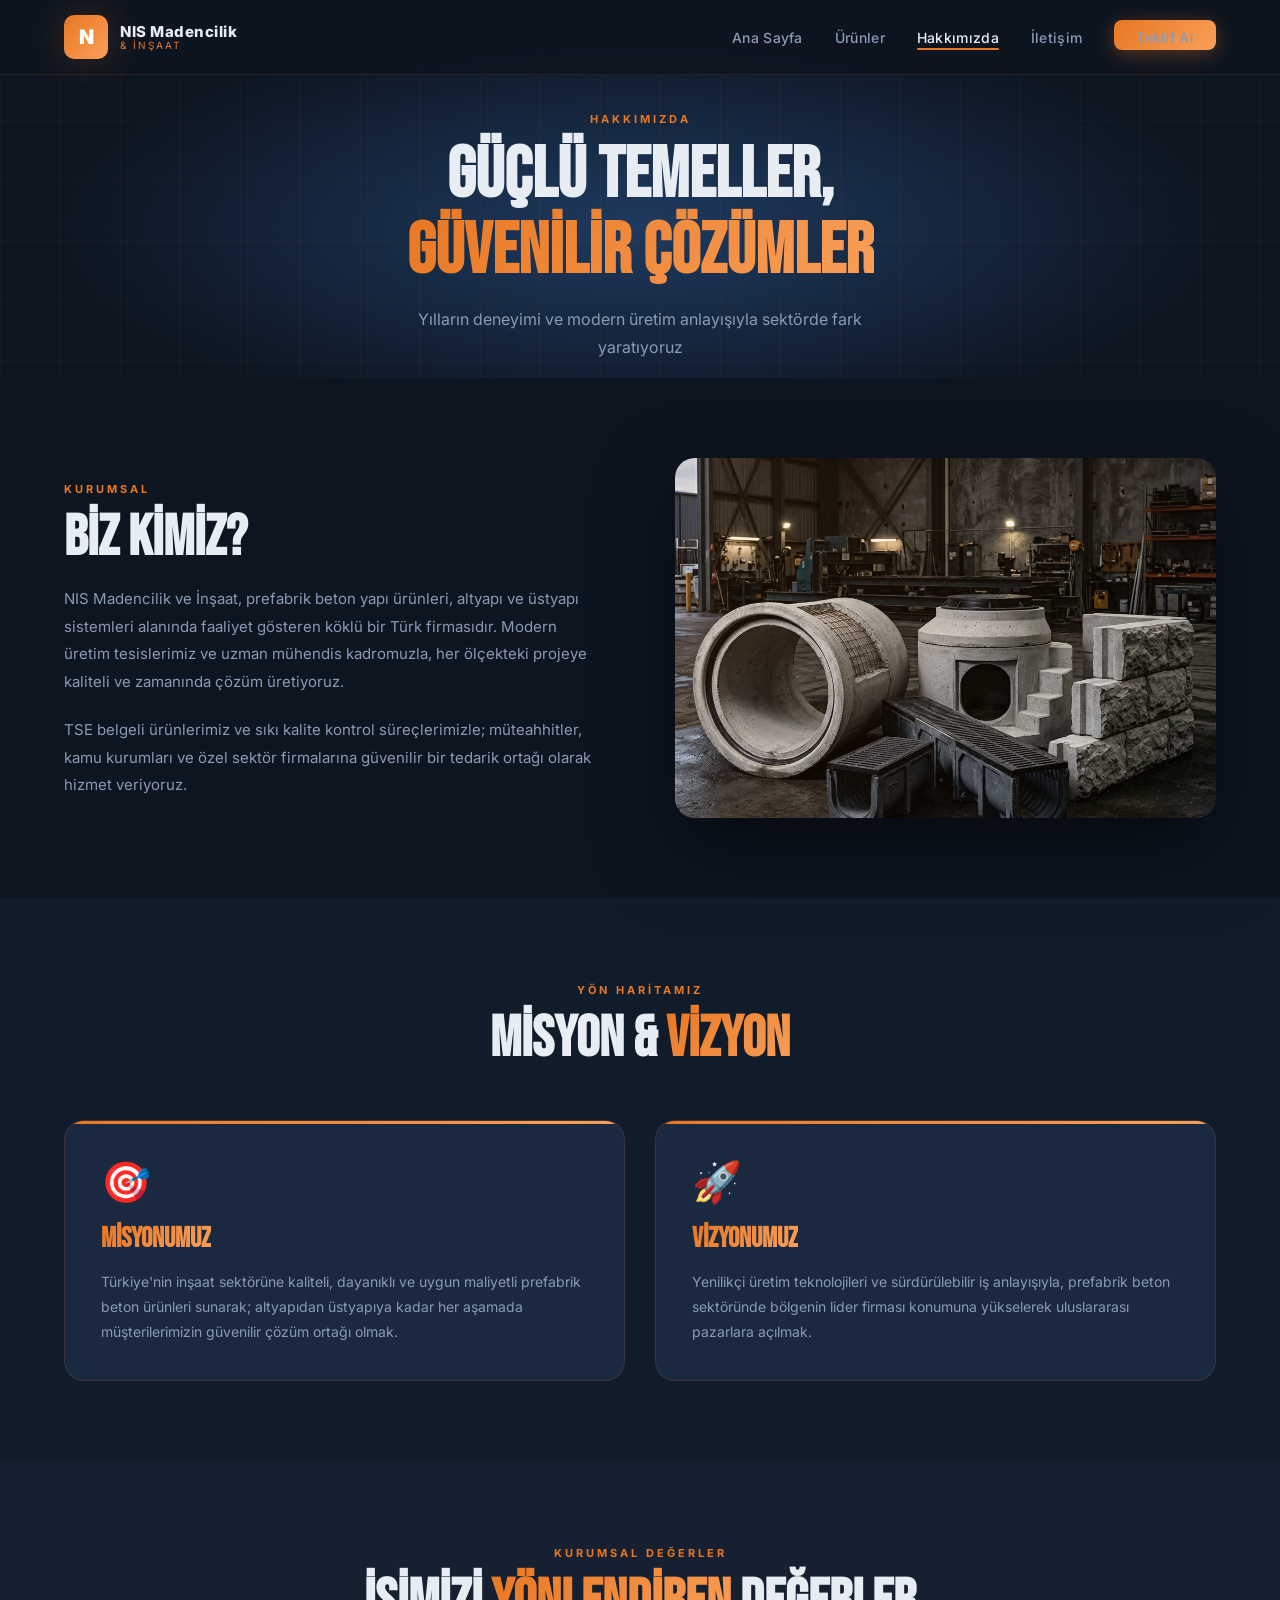
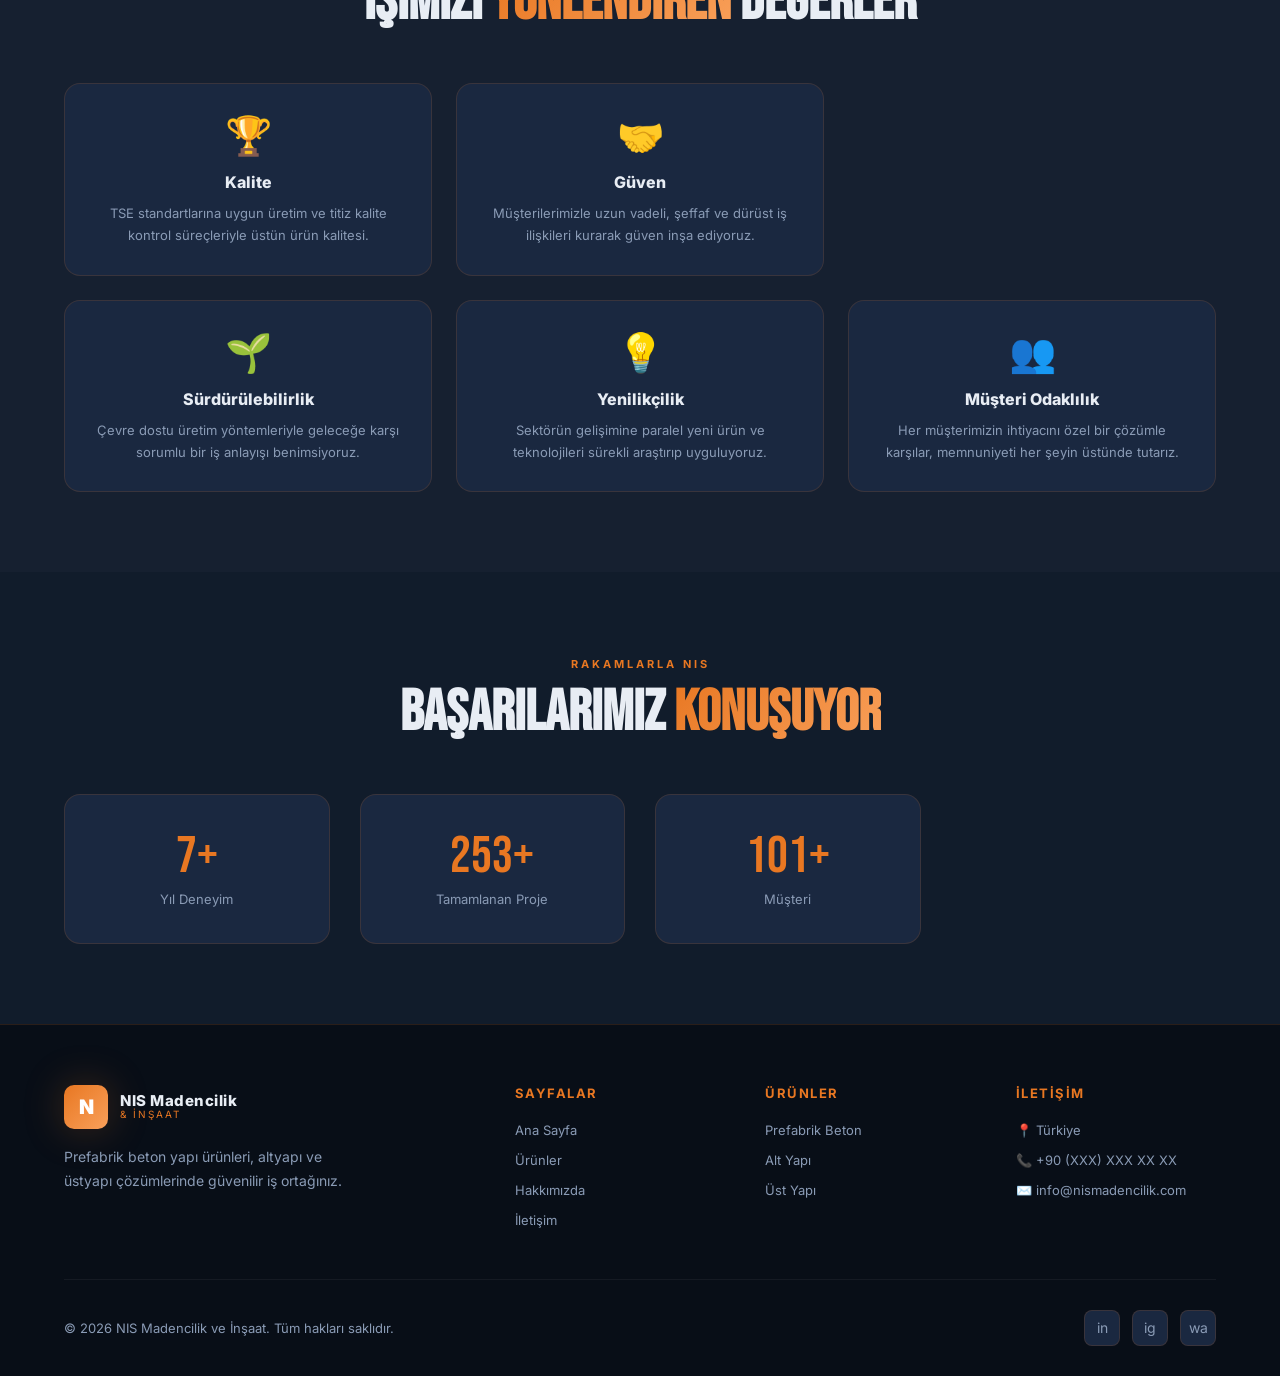
==== hakkimizda.html @ 295b87f1 "ilk commit: NIS Madencilik ve Insaat web sitesi" ====
<!DOCTYPE html>
<html lang="tr">
<head>
  <meta charset="UTF-8" />
  <meta name="viewport" content="width=device-width, initial-scale=1.0" />
  <title>Hakkımızda | NIS Madencilik ve İnşaat</title>
  <meta name="description" content="NIS Madencilik ve İnşaat hakkında bilgi edinin. Misyon, vizyon ve değerlerimiz." />
  <link rel="stylesheet" href="css/style.css" />
  <style>
    .page-hero {
      min-height: 42vh; display: flex; align-items: center; justify-content: center;
      text-align: center; position: relative; overflow: hidden; padding-top: 90px;
      background: radial-gradient(ellipse at 50% 60%, #1e3a5f 0%, #0d1520 65%);
    }
    .page-hero-grid {
      position: absolute; inset: 0;
      background-image: linear-gradient(rgba(232,119,34,.04) 1px, transparent 1px),
                        linear-gradient(90deg, rgba(232,119,34,.04) 1px, transparent 1px);
      background-size: 60px 60px;
    }
    .page-hero-content { position: relative; z-index: 2; }
    .about-page { padding: 80px 5%; }
    .mission-vision { background: var(--dark2); padding: 80px 5%; }
    .mv-grid { display: grid; grid-template-columns: 1fr 1fr; gap: 30px; }
    .mv-card { background: var(--card-bg); border: 1px solid var(--border); border-radius: 20px; padding: 36px; position: relative; overflow: hidden; }
    .mv-card::before { content: ''; position: absolute; top: 0; left: 0; right: 0; height: 3px; background: var(--gradient); }
    .mv-card-icon { font-size: 40px; margin-bottom: 16px; }
    .mv-card-title { font-family: 'Bebas Neue', sans-serif; font-size: 28px; margin-bottom: 14px; }
    .mv-card-title span { background: var(--gradient); -webkit-background-clip: text; -webkit-text-fill-color: transparent; background-clip: text; }
    .mv-card-desc { font-size: 14px; color: var(--text-muted); line-height: 1.8; }
    .values { padding: 80px 5%; background: var(--dark3); }
    .values-grid { display: grid; grid-template-columns: repeat(3, 1fr); gap: 24px; margin-top: 50px; }
    .value-card { background: var(--card-bg); border: 1px solid var(--border); border-radius: 16px; padding: 28px; text-align: center; transition: transform .3s, border-color .3s; }
    .value-card:hover { transform: translateY(-6px); border-color: rgba(232,119,34,.4); }
    .value-icon { font-size: 38px; margin-bottom: 14px; }
    .value-title { font-size: 16px; font-weight: 800; margin-bottom: 10px; }
    .value-desc { font-size: 13px; color: var(--text-muted); line-height: 1.7; }
    .stats-section { background: var(--dark2); padding: 80px 5%; text-align: center; }
    .stats-grid { display: grid; grid-template-columns: repeat(4, 1fr); gap: 30px; margin-top: 50px; }
    .stat-card { background: var(--card-bg); border: 1px solid var(--border); border-radius: 16px; padding: 36px 20px; }
    .stat-card .big-num { font-family: 'Bebas Neue', sans-serif; font-size: 52px; color: var(--primary); line-height: 1; }
    .stat-card .stat-lbl { font-size: 13px; color: var(--text-muted); margin-top: 8px; }
    @media (max-width: 768px) { .mv-grid { grid-template-columns: 1fr; } .values-grid { grid-template-columns: 1fr; } .stats-grid { grid-template-columns: 1fr 1fr; } }
  </style>
</head>
<body>

<nav class="navbar" id="navbar">
  <a href="index.html" class="logo">
    <div class="logo-icon">N</div>
    <div class="logo-text">
      <span class="logo-name">NIS Madencilik</span>
      <span class="logo-sub">& İnşaat</span>
    </div>
  </a>
  <ul class="nav-links" id="navLinks">
    <li><a href="index.html">Ana Sayfa</a></li>
    <li><a href="urunler.html">Ürünler</a></li>
    <li><a href="hakkimizda.html">Hakkımızda</a></li>
    <li><a href="iletisim.html">İletişim</a></li>
    <li><a href="iletisim.html" class="btn-nav">Teklif Al</a></li>
  </ul>
  <div class="hamburger" id="hamburger"><span></span><span></span><span></span></div>
</nav>

<div class="page-hero">
  <div class="page-hero-grid"></div>
  <div class="page-hero-content">
    <span class="section-tag reveal">Hakkımızda</span>
    <h1 class="section-title reveal" style="font-size:clamp(40px,6vw,72px)">Güçlü Temeller,<br /><span>Güvenilir Çözümler</span></h1>
    <p class="section-desc reveal" style="margin:12px auto 0;text-align:center;max-width:520px">Yılların deneyimi ve modern üretim anlayışıyla sektörde fark yaratıyoruz</p>
  </div>
</div>

<!-- KURUMSAL -->
<section class="about-page">
  <div class="container">
    <div class="about-grid" style="display:grid;grid-template-columns:1fr 1fr;gap:70px;align-items:center">
      <div>
        <span class="section-tag reveal">Kurumsal</span>
        <h2 class="section-title reveal">Biz Kimiz?</h2>
        <p style="font-size:15px;color:var(--text-muted);line-height:1.85;margin-bottom:20px" class="reveal">
          NIS Madencilik ve İnşaat, prefabrik beton yapı ürünleri, altyapı ve üstyapı sistemleri alanında faaliyet gösteren köklü bir Türk firmasıdır. Modern üretim tesislerimiz ve uzman mühendis kadromuzla, her ölçekteki projeye kaliteli ve zamanında çözüm üretiyoruz.
        </p>
        <p style="font-size:15px;color:var(--text-muted);line-height:1.85" class="reveal">
          TSE belgeli ürünlerimiz ve sıkı kalite kontrol süreçlerimizle; müteahhitler, kamu kurumları ve özel sektör firmalarına güvenilir bir tedarik ortağı olarak hizmet veriyoruz.
        </p>
      </div>
      <div class="reveal" style="position:relative">
        <div style="border-radius:20px;overflow:hidden;box-shadow:0 30px 80px rgba(0,0,0,.5)">
          <img src="images/altyapi.png" alt="NIS Madencilik Üretim" style="width:100%;height:360px;object-fit:cover;display:block" />
          <div style="position:absolute;inset:0;background:linear-gradient(135deg,rgba(232,119,34,.12),transparent);border-radius:20px"></div>
        </div>
      </div>
    </div>
  </div>
</section>

<!-- MİSYON VİZYON -->
<section class="mission-vision">
  <div class="container">
    <div style="text-align:center;margin-bottom:50px">
      <span class="section-tag reveal">Yön Haritamız</span>
      <h2 class="section-title reveal">Misyon & <span>Vizyon</span></h2>
    </div>
    <div class="mv-grid">
      <div class="mv-card reveal">
        <div class="mv-card-icon">🎯</div>
        <h3 class="mv-card-title"><span>Misyonumuz</span></h3>
        <p class="mv-card-desc">Türkiye'nin inşaat sektörüne kaliteli, dayanıklı ve uygun maliyetli prefabrik beton ürünleri sunarak; altyapıdan üstyapıya kadar her aşamada müşterilerimizin güvenilir çözüm ortağı olmak.</p>
      </div>
      <div class="mv-card reveal">
        <div class="mv-card-icon">🚀</div>
        <h3 class="mv-card-title"><span>Vizyonumuz</span></h3>
        <p class="mv-card-desc">Yenilikçi üretim teknolojileri ve sürdürülebilir iş anlayışıyla, prefabrik beton sektöründe bölgenin lider firması konumuna yükselerek uluslararası pazarlara açılmak.</p>
      </div>
    </div>
  </div>
</section>

<!-- DEĞERLER -->
<section class="values">
  <div class="container">
    <div style="text-align:center">
      <span class="section-tag reveal">Kurumsal Değerler</span>
      <h2 class="section-title reveal">İşimizi <span>Yönlendiren</span> Değerler</h2>
    </div>
    <div class="values-grid">
      <div class="value-card reveal">
        <div class="value-icon">🏆</div>
        <h3 class="value-title">Kalite</h3>
        <p class="value-desc">TSE standartlarına uygun üretim ve titiz kalite kontrol süreçleriyle üstün ürün kalitesi.</p>
      </div>
      <div class="value-card reveal">
        <div class="value-icon">🤝</div>
        <h3 class="value-title">Güven</h3>
        <p class="value-desc">Müşterilerimizle uzun vadeli, şeffaf ve dürüst iş ilişkileri kurarak güven inşa ediyoruz.</p>
      </div>
      <div class="value-card reveal">
        <div class="value-icon">⚡</div>
        <h3 class="value-title">Hız</h3>
        <p class="value-desc">Hızlı üretim ve teslimat kapasitemizle projelerinizin zamanında tamamlanmasını sağlarız.</p>
      </div>
      <div class="value-card reveal">
        <div class="value-icon">🌱</div>
        <h3 class="value-title">Sürdürülebilirlik</h3>
        <p class="value-desc">Çevre dostu üretim yöntemleriyle geleceğe karşı sorumlu bir iş anlayışı benimsiyoruz.</p>
      </div>
      <div class="value-card reveal">
        <div class="value-icon">💡</div>
        <h3 class="value-title">Yenilikçilik</h3>
        <p class="value-desc">Sektörün gelişimine paralel yeni ürün ve teknolojileri sürekli araştırıp uyguluyoruz.</p>
      </div>
      <div class="value-card reveal">
        <div class="value-icon">👥</div>
        <h3 class="value-title">Müşteri Odaklılık</h3>
        <p class="value-desc">Her müşterimizin ihtiyacını özel bir çözümle karşılar, memnuniyeti her şeyin üstünde tutarız.</p>
      </div>
    </div>
  </div>
</section>

<!-- İSTATİSTİKLER -->
<section class="stats-section">
  <div class="container">
    <span class="section-tag reveal">Rakamlarla NIS</span>
    <h2 class="section-title reveal">Başarılarımız <span>Konuşuyor</span></h2>
    <div class="stats-grid">
      <div class="stat-card reveal">
        <div class="big-num" data-target="15" data-suffix="+">0+</div>
        <div class="stat-lbl">Yıl Deneyim</div>
      </div>
      <div class="stat-card reveal">
        <div class="big-num" data-target="500" data-suffix="+">0+</div>
        <div class="stat-lbl">Tamamlanan Proje</div>
      </div>
      <div class="stat-card reveal">
        <div class="big-num" data-target="200" data-suffix="+">0+</div>
        <div class="stat-lbl">Müşteri</div>
      </div>
      <div class="stat-card reveal">
        <div class="big-num" data-target="50" data-suffix="+">0+</div>
        <div class="stat-lbl">Uzman Personel</div>
      </div>
    </div>
  </div>
</section>

<footer>
  <div class="footer-grid">
    <div class="footer-brand">
      <a href="index.html" class="logo" style="margin-bottom:0">
        <div class="logo-icon">N</div>
        <div class="logo-text">
          <span class="logo-name">NIS Madencilik</span>
          <span class="logo-sub">& İnşaat</span>
        </div>
      </a>
      <p>Prefabrik beton yapı ürünleri, altyapı ve üstyapı çözümlerinde güvenilir iş ortağınız.</p>
    </div>
    <div class="footer-col"><h4>Sayfalar</h4><ul><li><a href="index.html">Ana Sayfa</a></li><li><a href="urunler.html">Ürünler</a></li><li><a href="hakkimizda.html">Hakkımızda</a></li><li><a href="iletisim.html">İletişim</a></li></ul></div>
    <div class="footer-col"><h4>Ürünler</h4><ul><li><a href="urunler.html#prefabrik">Prefabrik Beton</a></li><li><a href="urunler.html#altyapi">Alt Yapı</a></li><li><a href="urunler.html#ustyapi">Üst Yapı</a></li></ul></div>
    <div class="footer-col"><h4>İletişim</h4><ul><li><a href="#">📍 Türkiye</a></li><li><a href="#">📞 +90 (XXX) XXX XX XX</a></li><li><a href="#">✉️ info@nismadencilik.com</a></li></ul></div>
  </div>
  <div class="footer-bottom">
    <p>© 2026 NIS Madencilik ve İnşaat. Tüm hakları saklıdır.</p>
    <div class="footer-socials">
      <a href="#" class="social-btn">in</a>
      <a href="#" class="social-btn">ig</a>
      <a href="#" class="social-btn">wa</a>
    </div>
  </div>
</footer>
<script src="js/main.js"></script>
</body>
</html>
---- css/style.css ----
@import url('https://fonts.googleapis.com/css2?family=Inter:wght@300;400;500;600;700;800;900&family=Bebas+Neue&display=swap');

:root {
  --primary: #e87722;
  --primary-dark: #c45e0a;
  --primary-light: #f9a05a;
  --secondary: #1a2332;
  --dark: #0d1520;
  --dark2: #111c2b;
  --dark3: #162030;
  --card-bg: #1a2840;
  --text: #e8edf4;
  --text-muted: #8a9bb5;
  --border: rgba(232,119,34,0.15);
  --gradient: linear-gradient(135deg, #e87722, #f9a05a);
  --glow: 0 0 40px rgba(232,119,34,0.25);
}

*, *::before, *::after { box-sizing: border-box; margin: 0; padding: 0; }

html { scroll-behavior: smooth; }

body {
  font-family: 'Inter', sans-serif;
  background: var(--dark);
  color: var(--text);
  overflow-x: hidden;
}

/* ── SCROLLBAR ── */
::-webkit-scrollbar { width: 6px; }
::-webkit-scrollbar-track { background: var(--dark2); }
::-webkit-scrollbar-thumb { background: var(--primary); border-radius: 3px; }

/* ── NAVBAR ── */
.navbar {
  position: fixed; top: 0; left: 0; width: 100%; z-index: 1000;
  padding: 0 5%;
  display: flex; align-items: center; justify-content: space-between;
  height: 75px;
  background: rgba(13,21,32,0.85);
  backdrop-filter: blur(18px);
  border-bottom: 1px solid var(--border);
  transition: all .3s;
}
.navbar.scrolled { background: rgba(13,21,32,0.97); box-shadow: 0 4px 30px rgba(0,0,0,.4); }

.logo { display: flex; align-items: center; gap: 12px; text-decoration: none; }
.logo-icon {
  width: 44px; height: 44px; border-radius: 10px;
  background: var(--gradient);
  display: flex; align-items: center; justify-content: center;
  font-size: 20px; font-weight: 900; color: #fff;
  box-shadow: var(--glow);
}
.logo-text { display: flex; flex-direction: column; line-height: 1.15; }
.logo-name { font-size: 15px; font-weight: 800; color: var(--text); letter-spacing: .5px; }
.logo-sub  { font-size: 10px; font-weight: 400; color: var(--primary); letter-spacing: 2px; text-transform: uppercase; }

.nav-links { display: flex; align-items: center; gap: 32px; list-style: none; }
.nav-links a {
  text-decoration: none; color: var(--text-muted); font-size: 14px; font-weight: 500;
  letter-spacing: .3px; transition: color .2s; position: relative; padding-bottom: 4px;
}
.nav-links a::after {
  content: ''; position: absolute; bottom: 0; left: 0; width: 0; height: 2px;
  background: var(--primary); border-radius: 2px; transition: width .3s;
}
.nav-links a:hover, .nav-links a.active { color: var(--text); }
.nav-links a:hover::after, .nav-links a.active::after { width: 100%; }

.btn-nav {
  background: var(--gradient); color: #fff; border: none; border-radius: 8px;
  padding: 9px 22px; font-size: 13px; font-weight: 700; cursor: pointer;
  text-decoration: none; transition: transform .2s, box-shadow .2s;
  box-shadow: 0 4px 20px rgba(232,119,34,.35);
}
.btn-nav:hover { transform: translateY(-2px); box-shadow: 0 6px 28px rgba(232,119,34,.5); }

.hamburger { display: none; flex-direction: column; gap: 5px; cursor: pointer; }
.hamburger span { width: 26px; height: 2px; background: var(--text); border-radius: 2px; transition: all .3s; }

/* ── HERO ── */
.hero {
  min-height: 100vh; display: flex; align-items: center;
  position: relative; overflow: hidden;
  background: radial-gradient(ellipse at 60% 40%, #1e3a5f 0%, #0d1520 60%);
}
.hero-particles { position: absolute; inset: 0; overflow: hidden; pointer-events: none; }
.particle {
  position: absolute; border-radius: 50%;
  background: var(--primary); opacity: .12;
  animation: float linear infinite;
}
@keyframes float {
  0%   { transform: translateY(100vh) scale(0); opacity: 0; }
  10%  { opacity: .12; }
  90%  { opacity: .08; }
  100% { transform: translateY(-20vh) scale(1.2); opacity: 0; }
}
.hero-grid {
  position: absolute; inset: 0;
  background-image: linear-gradient(rgba(232,119,34,.04) 1px, transparent 1px),
                    linear-gradient(90deg, rgba(232,119,34,.04) 1px, transparent 1px);
  background-size: 60px 60px;
}
.hero-content {
  position: relative; z-index: 2; padding: 0 5%; max-width: 1300px; margin: 0 auto; width: 100%;
  display: grid; grid-template-columns: 1fr 1fr; gap: 60px; align-items: center;
  padding-top: 90px;
}
.hero-badge {
  display: inline-flex; align-items: center; gap: 8px;
  background: rgba(232,119,34,.12); border: 1px solid rgba(232,119,34,.3);
  border-radius: 50px; padding: 6px 16px; margin-bottom: 24px;
  font-size: 12px; font-weight: 600; color: var(--primary); letter-spacing: 1px; text-transform: uppercase;
}
.hero-badge span { width: 6px; height: 6px; border-radius: 50%; background: var(--primary); animation: pulse 2s infinite; }
@keyframes pulse { 0%,100%{opacity:1;transform:scale(1)} 50%{opacity:.4;transform:scale(1.4)} }

.hero-title { font-family: 'Bebas Neue', sans-serif; font-size: clamp(48px, 7vw, 90px); line-height: 1.0; margin-bottom: 20px; }
.hero-title span { background: var(--gradient); -webkit-background-clip: text; -webkit-text-fill-color: transparent; background-clip: text; }
.hero-desc { font-size: 17px; color: var(--text-muted); line-height: 1.75; margin-bottom: 36px; max-width: 520px; }

.hero-btns { display: flex; gap: 14px; flex-wrap: wrap; margin-bottom: 50px; }
.btn-primary {
  background: var(--gradient); color: #fff; border: none; border-radius: 10px;
  padding: 14px 32px; font-size: 15px; font-weight: 700; cursor: pointer;
  text-decoration: none; display: inline-flex; align-items: center; gap: 8px;
  box-shadow: 0 6px 30px rgba(232,119,34,.4); transition: transform .2s, box-shadow .2s;
}
.btn-primary:hover { transform: translateY(-3px); box-shadow: 0 10px 40px rgba(232,119,34,.55); }
.btn-outline {
  background: transparent; color: var(--text); border: 1.5px solid rgba(232,119,34,.4);
  border-radius: 10px; padding: 13px 32px; font-size: 15px; font-weight: 600; cursor: pointer;
  text-decoration: none; display: inline-flex; align-items: center; gap: 8px; transition: all .3s;
}
.btn-outline:hover { background: rgba(232,119,34,.1); border-color: var(--primary); }

.hero-stats { display: flex; gap: 36px; }
.stat { display: flex; flex-direction: column; }
.stat-num { font-size: 32px; font-weight: 900; color: var(--primary); line-height: 1; }
.stat-label { font-size: 12px; color: var(--text-muted); margin-top: 4px; }

.hero-visual { position: relative; display: flex; align-items: center; justify-content: center; }
.hero-card-main {
  background: var(--card-bg); border: 1px solid var(--border); border-radius: 20px;
  padding: 32px; width: 100%; max-width: 420px;
  box-shadow: 0 20px 80px rgba(0,0,0,.5), var(--glow);
  animation: heroFloat 4s ease-in-out infinite;
}
@keyframes heroFloat { 0%,100%{transform:translateY(0)} 50%{transform:translateY(-12px)} }
.hero-card-label { font-size: 11px; font-weight: 600; color: var(--primary); letter-spacing: 2px; text-transform: uppercase; margin-bottom: 16px; }
.product-list { list-style: none; display: flex; flex-direction: column; gap: 12px; }
.product-list li {
  display: flex; align-items: center; gap: 12px; padding: 14px 16px;
  background: rgba(13,21,32,.6); border: 1px solid rgba(232,119,34,.1); border-radius: 10px;
  font-size: 14px; font-weight: 500; transition: border-color .3s;
}
.product-list li:hover { border-color: rgba(232,119,34,.35); }
.product-list li .icon { font-size: 22px; }

/* ── SECTIONS COMMON ── */
section { padding: 100px 5%; }
.container { max-width: 1200px; margin: 0 auto; }

.section-tag {
  display: inline-block; font-size: 11px; font-weight: 700; letter-spacing: 3px;
  text-transform: uppercase; color: var(--primary); margin-bottom: 12px;
}
.section-title { font-family: 'Bebas Neue', sans-serif; font-size: clamp(36px, 5vw, 58px); line-height: 1.05; margin-bottom: 16px; }
.section-title span { background: var(--gradient); -webkit-background-clip: text; -webkit-text-fill-color: transparent; background-clip: text; }
.section-desc { font-size: 16px; color: var(--text-muted); line-height: 1.75; max-width: 580px; }

/* ── HAKKIMIZDA ── */
.about { background: var(--dark2); }
.about-grid { display: grid; grid-template-columns: 1fr 1fr; gap: 80px; align-items: center; }
.about-features { display: grid; grid-template-columns: 1fr 1fr; gap: 16px; margin-top: 36px; }
.feature-card {
  background: var(--card-bg); border: 1px solid var(--border); border-radius: 14px; padding: 20px;
  transition: transform .3s, border-color .3s;
}
.feature-card:hover { transform: translateY(-4px); border-color: rgba(232,119,34,.4); }
.feature-icon { font-size: 28px; margin-bottom: 10px; }
.feature-title { font-size: 14px; font-weight: 700; margin-bottom: 4px; }
.feature-desc { font-size: 12px; color: var(--text-muted); line-height: 1.6; }

.about-visual { position: relative; }
.about-img-wrap {
  border-radius: 20px; overflow: hidden; position: relative;
  box-shadow: 0 30px 80px rgba(0,0,0,.5);
}
.about-img-wrap img { width: 100%; height: 380px; object-fit: cover; display: block; }
.about-badge {
  position: absolute; bottom: -20px; right: -20px;
  background: var(--gradient); border-radius: 16px; padding: 20px 24px;
  text-align: center; box-shadow: 0 10px 40px rgba(232,119,34,.4);
}
.about-badge-num { font-size: 36px; font-weight: 900; color: #fff; line-height: 1; }
.about-badge-text { font-size: 11px; color: rgba(255,255,255,.85); margin-top: 4px; }

/* ── ÜRÜNLER ── */
.products { background: var(--dark3); }
.products-header { text-align: center; margin-bottom: 60px; }
.products-header .section-desc { margin: 0 auto; }
.products-grid { display: grid; grid-template-columns: repeat(3, 1fr); gap: 28px; }

.product-card {
  background: var(--card-bg); border: 1px solid var(--border); border-radius: 20px;
  overflow: hidden; position: relative; transition: transform .3s, box-shadow .3s;
  cursor: pointer; text-decoration: none;
}
.product-card:hover { transform: translateY(-8px); box-shadow: 0 20px 60px rgba(0,0,0,.4), var(--glow); }
.product-card-img { height: 220px; overflow: hidden; position: relative; }
.product-card-img img { width: 100%; height: 100%; object-fit: cover; transition: transform .5s; }
.product-card:hover .product-card-img img { transform: scale(1.07); }
.product-card-img-overlay {
  position: absolute; inset: 0;
  background: linear-gradient(to bottom, transparent 40%, rgba(13,21,32,.95));
}
.product-card-badge {
  position: absolute; top: 16px; left: 16px;
  background: var(--gradient); border-radius: 8px; padding: 4px 12px;
  font-size: 11px; font-weight: 700; color: #fff; letter-spacing: 1px;
}
.product-card-body { padding: 24px; }
.product-card-icon { font-size: 30px; margin-bottom: 14px; }
.product-card-title { font-size: 19px; font-weight: 800; margin-bottom: 10px; color: var(--text); }
.product-card-desc { font-size: 13px; color: var(--text-muted); line-height: 1.7; margin-bottom: 20px; }
.product-card-tags { display: flex; flex-wrap: wrap; gap: 8px; }
.tag {
  background: rgba(232,119,34,.1); border: 1px solid rgba(232,119,34,.2);
  border-radius: 6px; padding: 4px 10px; font-size: 11px; color: var(--primary); font-weight: 600;
}
.product-card-arrow {
  position: absolute; bottom: 24px; right: 24px; width: 36px; height: 36px;
  background: var(--gradient); border-radius: 50%;
  display: flex; align-items: center; justify-content: center;
  color: #fff; font-size: 16px; opacity: 0; transform: scale(.7); transition: all .3s;
}
.product-card:hover .product-card-arrow { opacity: 1; transform: scale(1); }

/* ── SÜREÇ ── */
.process { background: var(--dark2); }
.process-header { text-align: center; margin-bottom: 60px; }
.process-steps { display: grid; grid-template-columns: repeat(4, 1fr); gap: 30px; position: relative; }
.process-steps::before {
  content: ''; position: absolute; top: 40px; left: calc(12.5% + 20px); right: calc(12.5% + 20px);
  height: 2px; background: linear-gradient(90deg, var(--primary), transparent);
}
.step-card { text-align: center; position: relative; }
.step-num {
  width: 80px; height: 80px; border-radius: 50%; margin: 0 auto 20px;
  background: var(--card-bg); border: 2px solid var(--border);
  display: flex; align-items: center; justify-content: center;
  font-family: 'Bebas Neue', sans-serif; font-size: 28px; color: var(--primary);
  position: relative; z-index: 1; transition: all .3s;
}
.step-card:hover .step-num { background: var(--gradient); border-color: transparent; color: #fff; box-shadow: var(--glow); }
.step-title { font-size: 15px; font-weight: 700; margin-bottom: 10px; }
.step-desc { font-size: 13px; color: var(--text-muted); line-height: 1.65; }

/* ── İLETİŞİM ── */
.contact { background: var(--dark3); }
.contact-grid { display: grid; grid-template-columns: 1fr 1.4fr; gap: 60px; }
.contact-info { display: flex; flex-direction: column; gap: 24px; }
.contact-item {
  display: flex; gap: 16px; align-items: flex-start; padding: 20px;
  background: var(--card-bg); border: 1px solid var(--border); border-radius: 14px;
  transition: border-color .3s;
}
.contact-item:hover { border-color: rgba(232,119,34,.4); }
.contact-item-icon {
  width: 44px; height: 44px; border-radius: 10px; background: rgba(232,119,34,.12);
  display: flex; align-items: center; justify-content: center; font-size: 20px; flex-shrink: 0;
}
.contact-item-title { font-size: 12px; font-weight: 600; color: var(--primary); letter-spacing: 1px; text-transform: uppercase; margin-bottom: 4px; }
.contact-item-value { font-size: 14px; color: var(--text); font-weight: 500; }

.contact-form { background: var(--card-bg); border: 1px solid var(--border); border-radius: 20px; padding: 36px; }
.form-title { font-size: 20px; font-weight: 800; margin-bottom: 24px; }
.form-grid { display: grid; grid-template-columns: 1fr 1fr; gap: 16px; }
.form-group { display: flex; flex-direction: column; gap: 8px; }
.form-group.full { grid-column: 1 / -1; }
.form-group label { font-size: 12px; font-weight: 600; color: var(--text-muted); letter-spacing: .5px; }
.form-group input, .form-group textarea, .form-group select {
  background: var(--dark2); border: 1px solid var(--border); border-radius: 10px;
  padding: 12px 16px; color: var(--text); font-family: 'Inter', sans-serif; font-size: 14px;
  outline: none; transition: border-color .3s;
}
.form-group input:focus, .form-group textarea:focus, .form-group select:focus { border-color: var(--primary); }
.form-group textarea { resize: vertical; min-height: 120px; }
.form-group select option { background: var(--dark2); }
.btn-submit {
  width: 100%; padding: 14px; background: var(--gradient); border: none; border-radius: 10px;
  color: #fff; font-size: 15px; font-weight: 700; cursor: pointer; margin-top: 8px;
  box-shadow: 0 6px 30px rgba(232,119,34,.35); transition: transform .2s, box-shadow .2s;
}
.btn-submit:hover { transform: translateY(-2px); box-shadow: 0 10px 40px rgba(232,119,34,.5); }

/* ── FOOTER ── */
footer {
  background: #080e17; border-top: 1px solid var(--border); padding: 60px 5% 30px;
}
.footer-grid { display: grid; grid-template-columns: 2fr 1fr 1fr 1fr; gap: 50px; margin-bottom: 50px; }
.footer-brand p { font-size: 14px; color: var(--text-muted); line-height: 1.75; margin-top: 16px; max-width: 280px; }
.footer-col h4 { font-size: 13px; font-weight: 700; letter-spacing: 1.5px; text-transform: uppercase; color: var(--primary); margin-bottom: 18px; }
.footer-col ul { list-style: none; display: flex; flex-direction: column; gap: 10px; }
.footer-col ul li a { font-size: 13px; color: var(--text-muted); text-decoration: none; transition: color .2s; }
.footer-col ul li a:hover { color: var(--text); }
.footer-bottom { display: flex; justify-content: space-between; align-items: center; padding-top: 30px; border-top: 1px solid rgba(255,255,255,.05); }
.footer-bottom p { font-size: 13px; color: var(--text-muted); }
.footer-socials { display: flex; gap: 12px; }
.social-btn {
  width: 36px; height: 36px; border-radius: 8px; background: var(--card-bg);
  border: 1px solid var(--border); display: flex; align-items: center; justify-content: center;
  color: var(--text-muted); text-decoration: none; font-size: 14px; transition: all .3s;
}
.social-btn:hover { background: var(--primary); border-color: var(--primary); color: #fff; }

/* ── ANIMATIONS ── */
.reveal { opacity: 0; transform: translateY(40px); transition: opacity .7s, transform .7s; }
.reveal.visible { opacity: 1; transform: translateY(0); }

/* ── MOBILE ── */
@media (max-width: 1024px) {
  .products-grid { grid-template-columns: 1fr 1fr; }
  .footer-grid { grid-template-columns: 1fr 1fr; }
  .process-steps { grid-template-columns: 1fr 1fr; }
  .process-steps::before { display: none; }
}
@media (max-width: 768px) {
  .nav-links { display: none; flex-direction: column; gap: 20px; position: fixed; top: 75px; left: 0; right: 0; background: var(--dark2); padding: 30px 5%; border-bottom: 1px solid var(--border); }
  .nav-links.open { display: flex; }
  .hamburger { display: flex; }
  .hero-content { grid-template-columns: 1fr; padding-top: 100px; }
  .hero-visual { display: none; }
  .about-grid, .contact-grid { grid-template-columns: 1fr; }
  .about-features { grid-template-columns: 1fr; }
  .products-grid { grid-template-columns: 1fr; }
  .process-steps { grid-template-columns: 1fr; }
  .form-grid { grid-template-columns: 1fr; }
  .footer-grid { grid-template-columns: 1fr; gap: 30px; }
  .footer-bottom { flex-direction: column; gap: 16px; text-align: center; }
}
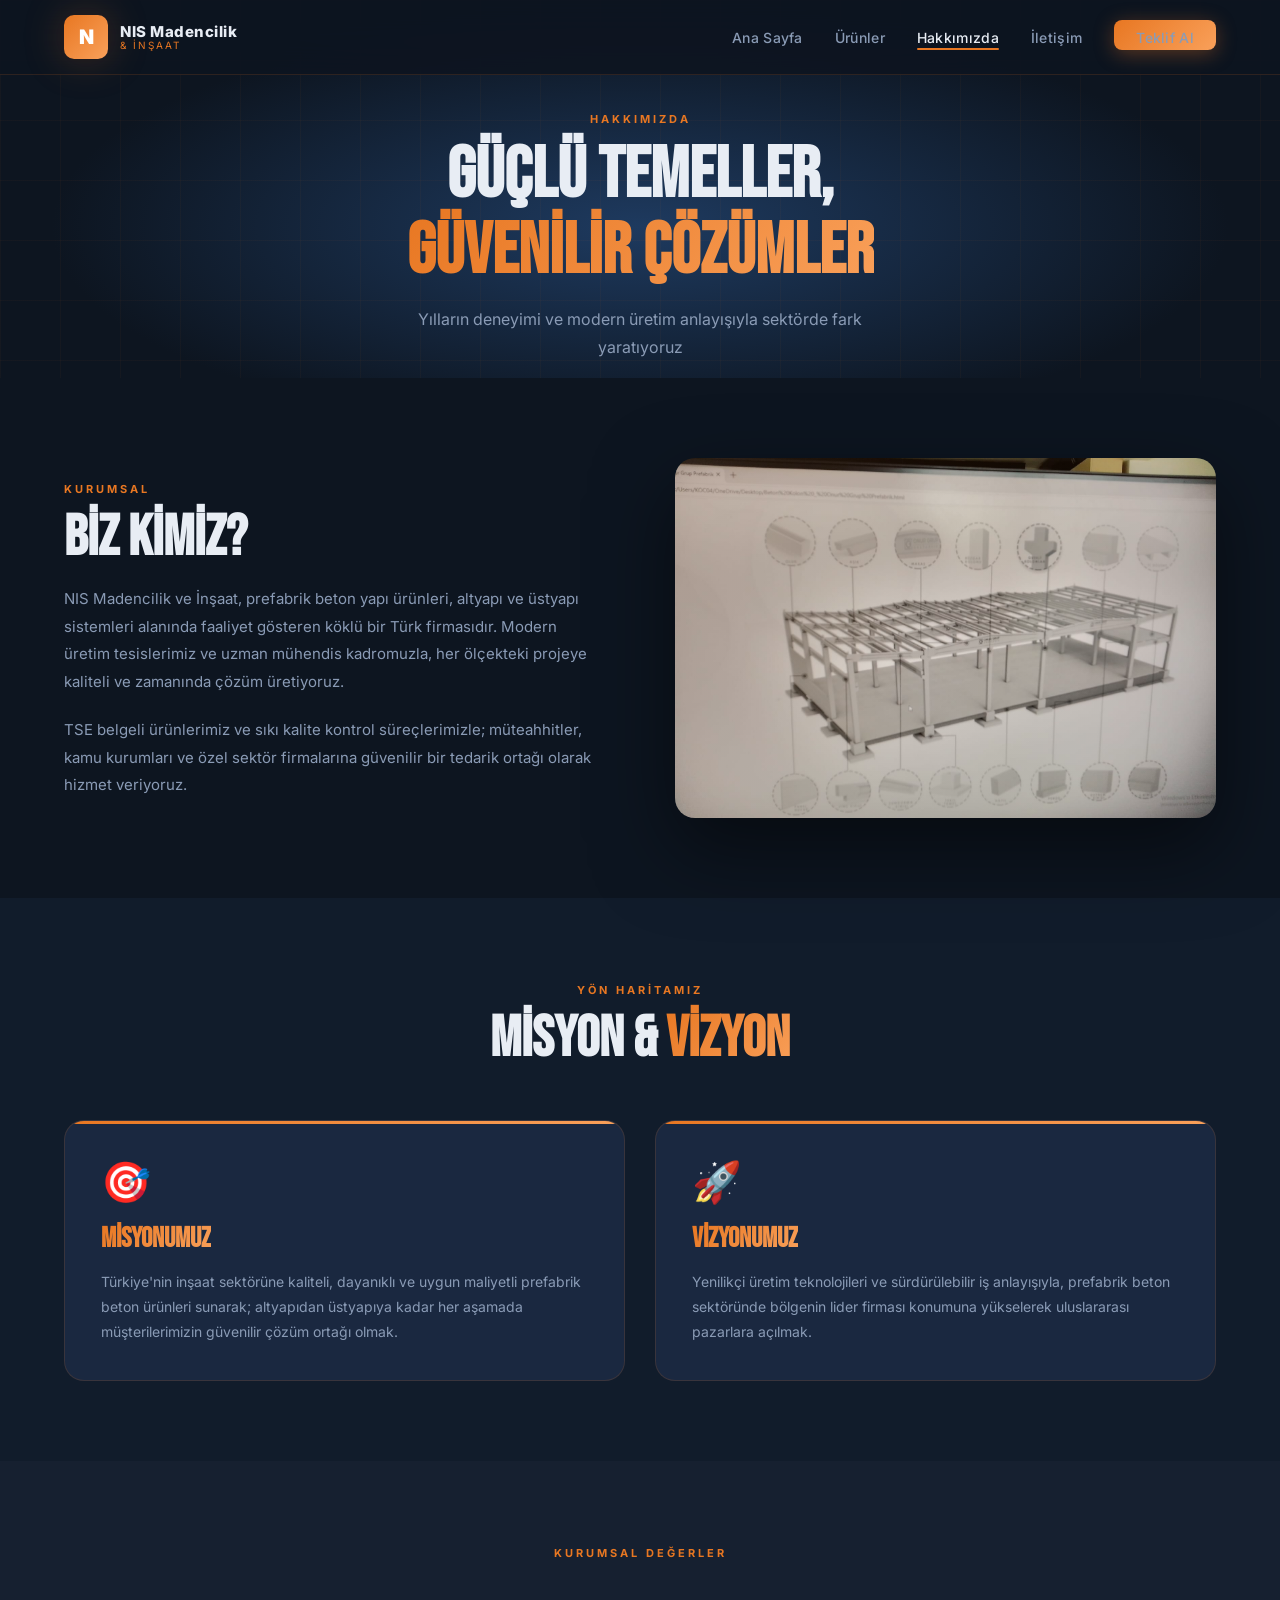
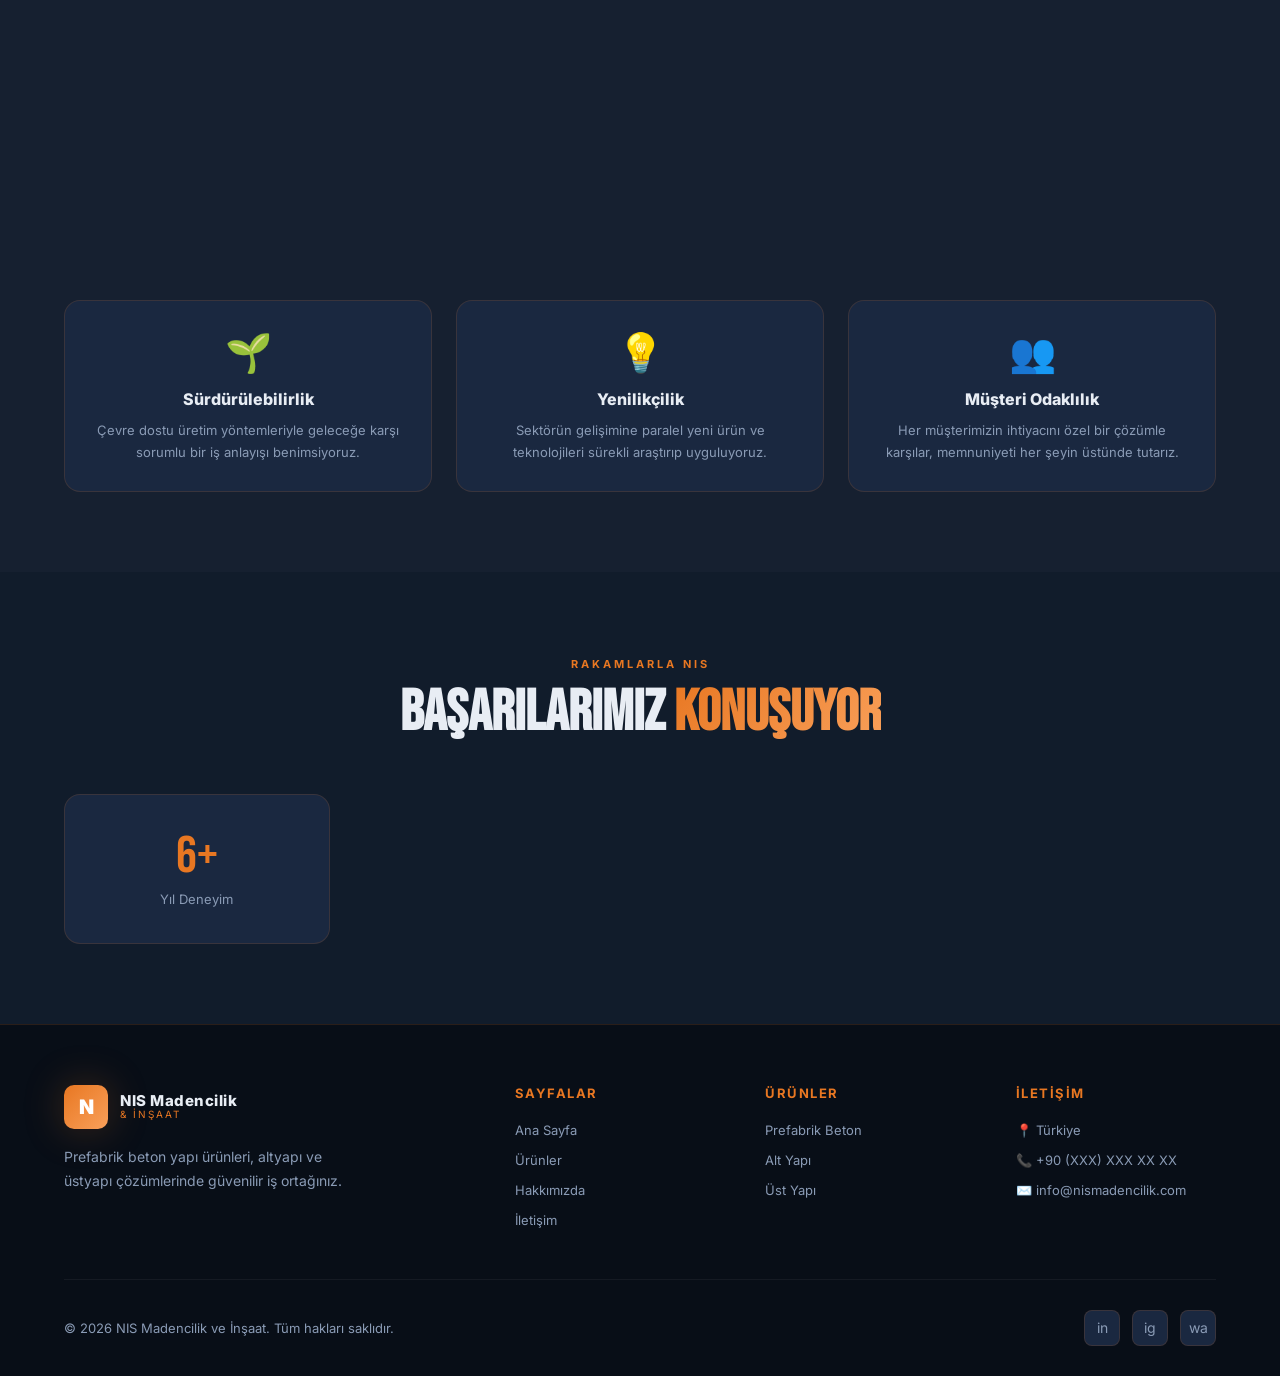
==== commit c83e57ed: "fotolar" ====
--- a/hakkimizda.html
+++ b/hakkimizda.html
@@ -88,7 +88,7 @@
       </div>
       <div class="reveal" style="position:relative">
         <div style="border-radius:20px;overflow:hidden;box-shadow:0 30px 80px rgba(0,0,0,.5)">
-          <img src="images/altyapi.png" alt="NIS Madencilik Üretim" style="width:100%;height:360px;object-fit:cover;display:block" />
+          <img src="images/WhatsApp%20Image%202026-05-18%20at%2013.36.47.jpeg" alt="NIS Madencilik Sahadan" style="width:100%;height:360px;object-fit:cover;display:block" />
           <div style="position:absolute;inset:0;background:linear-gradient(135deg,rgba(232,119,34,.12),transparent);border-radius:20px"></div>
         </div>
       </div>
--- a/css/style.css
+++ b/css/style.css
@@ -143,22 +143,37 @@
 .stat-label { font-size: 12px; color: var(--text-muted); margin-top: 4px; }
 
 .hero-visual { position: relative; display: flex; align-items: center; justify-content: center; }
-.hero-card-main {
-  background: var(--card-bg); border: 1px solid var(--border); border-radius: 20px;
-  padding: 32px; width: 100%; max-width: 420px;
-  box-shadow: 0 20px 80px rgba(0,0,0,.5), var(--glow);
-  animation: heroFloat 4s ease-in-out infinite;
-}
-@keyframes heroFloat { 0%,100%{transform:translateY(0)} 50%{transform:translateY(-12px)} }
-.hero-card-label { font-size: 11px; font-weight: 600; color: var(--primary); letter-spacing: 2px; text-transform: uppercase; margin-bottom: 16px; }
-.product-list { list-style: none; display: flex; flex-direction: column; gap: 12px; }
-.product-list li {
-  display: flex; align-items: center; gap: 12px; padding: 14px 16px;
-  background: rgba(13,21,32,.6); border: 1px solid rgba(232,119,34,.1); border-radius: 10px;
-  font-size: 14px; font-weight: 500; transition: border-color .3s;
-}
-.product-list li:hover { border-color: rgba(232,119,34,.35); }
-.product-list li .icon { font-size: 22px; }
+.hero-img-carousel {
+  position: relative; width: 100%; max-width: 500px; height: 460px;
+  border-radius: 20px; overflow: hidden;
+  box-shadow: 0 30px 80px rgba(0,0,0,.6), var(--glow);
+  border: 1px solid var(--border);
+}
+.hc-slide {
+  position: absolute; inset: 0; opacity: 0; transition: opacity .8s ease;
+}
+.hc-slide.active { opacity: 1; z-index: 1; }
+.hc-slide img { width: 100%; height: 100%; object-fit: cover; }
+.hc-caption {
+  position: absolute; bottom: 0; left: 0; right: 0;
+  background: linear-gradient(to top, rgba(13,21,32,.95), transparent);
+  padding: 40px 24px 24px; font-size: 16px; font-weight: 700; color: #fff;
+}
+.hc-badge {
+  position: absolute; top: 20px; left: 20px; z-index: 2;
+  background: rgba(13,21,32,.8); backdrop-filter: blur(8px);
+  border: 1px solid rgba(232,119,34,.3); border-radius: 30px;
+  padding: 6px 14px; font-size: 11px; font-weight: 700; color: #fff; letter-spacing: 1px;
+}
+.hc-dots {
+  position: absolute; bottom: 20px; right: 20px; z-index: 2;
+  display: flex; gap: 8px;
+}
+.hc-dot {
+  width: 10px; height: 10px; border-radius: 50%; background: rgba(255,255,255,.3);
+  border: none; cursor: pointer; transition: all .3s;
+}
+.hc-dot.active { background: var(--primary); transform: scale(1.3); }
 
 /* ── SECTIONS COMMON ── */
 section { padding: 100px 5%; }
@@ -342,4 +357,36 @@
   .form-grid { grid-template-columns: 1fr; }
   .footer-grid { grid-template-columns: 1fr; gap: 30px; }
   .footer-bottom { flex-direction: column; gap: 16px; text-align: center; }
-}
+  .photo-gallery .gallery-grid { grid-template-columns: 1fr 1fr; }
+}
+
+/* ── GALERİ VE LIGHTBOX ── */
+.photo-gallery { margin-top: 50px; padding-top: 50px; border-top: 1px solid var(--border); }
+.gallery-title { font-size: 20px; font-weight: 800; margin-bottom: 24px; color: var(--text); }
+.gallery-grid { display: grid; grid-template-columns: repeat(auto-fill, minmax(200px, 1fr)); gap: 16px; }
+.gallery-item {
+  height: 180px; border-radius: 12px; overflow: hidden;
+  border: 1px solid var(--border); cursor: pointer; position: relative;
+}
+.gallery-item img { width: 100%; height: 100%; object-fit: cover; transition: transform .4s; }
+.gallery-item::after {
+  content: '🔍'; position: absolute; inset: 0; background: rgba(232,119,34,.2);
+  display: flex; align-items: center; justify-content: center; font-size: 30px;
+  opacity: 0; transition: opacity .3s; backdrop-filter: blur(2px);
+}
+.gallery-item:hover img { transform: scale(1.1); }
+.gallery-item:hover::after { opacity: 1; }
+
+.lightbox {
+  position: fixed; inset: 0; background: rgba(13,21,32,.95); backdrop-filter: blur(10px);
+  z-index: 2000; display: none; align-items: center; justify-content: center; padding: 5%;
+}
+.lightbox.open { display: flex; }
+.lightbox img { max-width: 100%; max-height: 90vh; border-radius: 12px; box-shadow: 0 20px 80px rgba(0,0,0,.6); border: 1px solid var(--border); }
+.lightbox-close {
+  position: absolute; top: 20px; right: 20px; width: 44px; height: 44px;
+  background: var(--dark); border: 1px solid var(--border); border-radius: 50%;
+  color: #fff; font-size: 20px; cursor: pointer; display: flex; align-items: center; justify-content: center;
+  transition: all .2s;
+}
+.lightbox-close:hover { background: var(--primary); }
